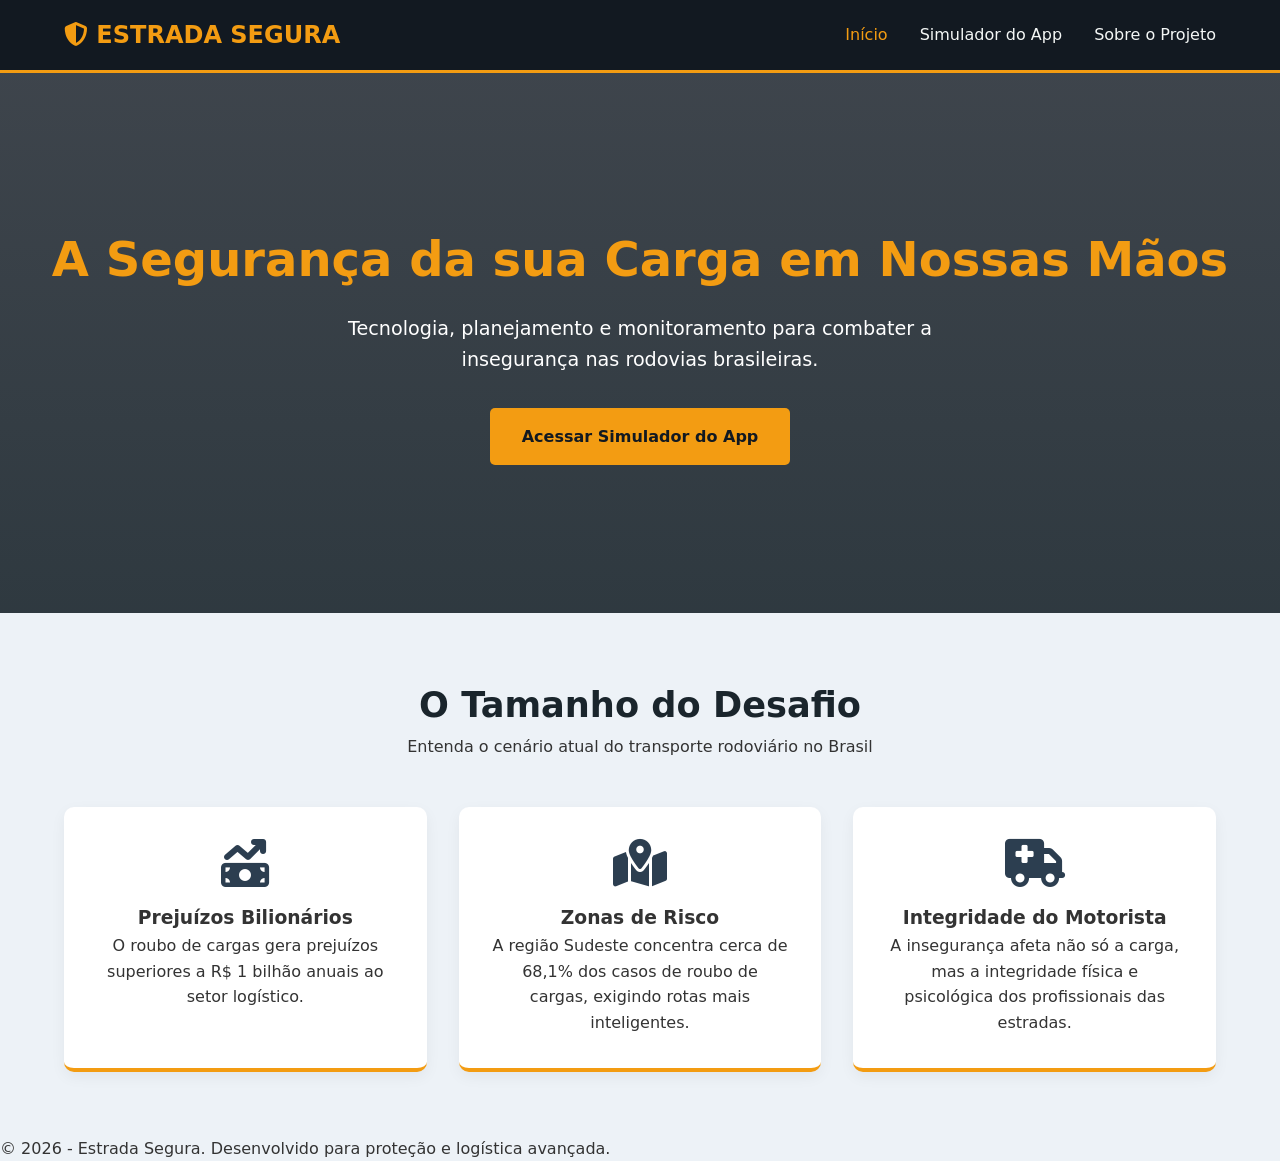
==== index.html @ ddb210fc "Add files via upload" ====
<!DOCTYPE html>
<html lang="pt-BR">
<head>
    <meta charset="UTF-8">
    <meta name="viewport" content="width=device-width, initial-scale=1.0">
    <title>Estrada Segura - Proteção ao Caminhoneiro</title>
    <link rel="stylesheet" href="style.css">
    <link rel="stylesheet" href="https://cdnjs.cloudflare.com/ajax/libs/font-awesome/6.4.0/css/all.min.css">
</head>
<body>
    <nav class="navbar">
        <div class="logo"><i class="fa-solid fa-shield-halved"></i> ESTRADA SEGURA</div>
        <ul class="nav-links">
            <li><a href="index.html" class="active">Início</a></li>
            <li><a href="app.html">Simulador do App</a></li>
            <li><a href="sobre.html">Sobre o Projeto</a></li>
        </ul>
    </nav>

    <header class="hero">
        <div class="hero-content">
            <h1>A Segurança da sua Carga em Nossas Mãos</h1>
            <p>Tecnologia, planejamento e monitoramento para combater a insegurança nas rodovias brasileiras.</p>
            <a href="app.html" class="btn btn-primary">Acessar Simulador do App</a>
        </div>
    </header>

    <section class="container info-section">
        <div class="section-title">
            <h2>O Tamanho do Desafio</h2>
            <p>Entenda o cenário atual do transporte rodoviário no Brasil</p>
        </div>
        <div class="cards-grid">
            <div class="info-card">
                <i class="fa-solid fa-money-bill-trend-up"></i>
                <h3>Prejuízos Bilionários</h3>
                <p>O roubo de cargas gera prejuízos superiores a R$ 1 bilhão anuais ao setor logístico.</p>
            </div>
            <div class="info-card">
                <i class="fa-solid fa-map-location-dot"></i>
                <h3>Zonas de Risco</h3>
                <p>A região Sudeste concentra cerca de 68,1% dos casos de roubo de cargas, exigindo rotas mais inteligentes.</p>
            </div>
            <div class="info-card">
                <i class="fa-solid fa-truck-medical"></i>
                <h3>Integridade do Motorista</h3>
                <p>A insegurança afeta não só a carga, mas a integridade física e psicológica dos profissionais das estradas.</p>
            </div>
        </div>
    </section>

    <footer>
        <p>&copy; 2026 - Estrada Segura. Desenvolvido para proteção e logística avançada.</p>
    </footer>
</body>
</html>
---- style.css ----
/* Variáveis Globais */
:root {
    --primary-dark: #121921;
    --primary: #1A252C;
    --primary-light: #2C3E50;
    --accent: #F39C12;
    --accent-hover: #D68910;
    --danger: #E74C3C;
    --success: #2ECC71;
    --warning: #F1C40F;
    --text-dark: #333;
    --text-light: #F4F7F6;
    --bg-gray: #EDF2F7;
    --card-bg: #FFFFFF;
}

* { margin: 0; padding: 0; box-sizing: border-box; font-family: 'Segoe UI', system-ui, sans-serif; }
body { background-color: var(--bg-gray); color: var(--text-dark); line-height: 1.6; }

/* Navegação */
.navbar {
    background: var(--primary-dark);
    padding: 1rem 5%;
    display: flex;
    justify-content: space-between;
    align-items: center;
    border-bottom: 3px solid var(--accent);
}
.logo { color: var(--accent); font-size: 1.5rem; font-weight: bold; }
.nav-links { list-style: none; display: flex; gap: 2rem; }
.nav-links a { color: var(--text-light); text-decoration: none; font-weight: 500; transition: color 0.3s; }
.nav-links a:hover, .nav-links a.active { color: var(--accent); }

/* Hero Section (Index) */
.hero {
    background: linear-gradient(rgba(18, 25, 33, 0.8), rgba(26, 37, 44, 0.9)), url('https://images.unsplash.com/photo-1601584115197-04ecc0da31d7?auto=format&fit=crop&w=1600&q=80') center/cover;
    height: 60vh;
    display: flex;
    align-items: center;
    justify-content: center;
    text-align: center;
    color: white;
}
.hero-content h1 { font-size: 3rem; color: var(--accent); margin-bottom: 1rem; }
.hero-content p { font-size: 1.2rem; margin-bottom: 2rem; max-width: 700px; margin-left: auto; margin-right: auto; }
.btn { padding: 1rem 2rem; border-radius: 5px; text-decoration: none; font-weight: bold; display: inline-block; transition: 0.3s; cursor: pointer; border: none; }
.btn-primary { background: var(--accent); color: var(--primary-dark); }
.btn-primary:hover { background: var(--accent-hover); color: white; }

/* Container e Cards */
.container { max-width: 1200px; margin: 4rem auto; padding: 0 1.5rem; }
.section-title { text-align: center; margin-bottom: 3rem; }
.section-title h2 { font-size: 2.2rem; color: var(--primary); }
.cards-grid { display: grid; grid-template-columns: repeat(auto-fit, minmax(300px, 1fr)); gap: 2rem; }
.info-card { background: var(--card-bg); padding: 2rem; border-radius: 10px; box-shadow: 0 5px 15px rgba(0,0,0,0.05); text-align: center; border-bottom: 4px solid var(--accent); }
.info-card i { font-size: 3rem; color: var(--primary-light); margin-bottom: 1rem; }

/* Sobre o Projeto */
.page-content { background: var(--card-bg); padding: 3rem; border-radius: 12px; box-shadow: 0 5px 20px rgba(0,0,0,0.05); }
.divider { border: 0; height: 1px; background: #eee; margin: 2rem 0; }
.smart-list li { margin-bottom: 0.5rem; padding-left: 1rem; border-left: 3px solid var(--accent); list-style: none; }
.team-grid { display: grid; grid-template-columns: repeat(auto-fit, minmax(250px, 1fr)); gap: 1rem; margin-top: 1.5rem; }
.team-member { background: var(--primary-light); color: white; padding: 0.8rem; border-radius: 5px; font-size: 0.95rem; }

/* =========================================
   ESTILOS DO APLICATIVO / SIMULADOR 
   ========================================= */
.app-body { height: 100vh; overflow: hidden; background: #0b1014; margin: 0; }
.app-container { display: flex; height: 100%; color: var(--text-light); }

/* Sidebar */
.app-sidebar { width: 260px; background: var(--primary-dark); display: flex; flex-direction: column; border-right: 1px solid #2d3748; }
.app-brand { padding: 1.5rem; font-size: 1.4rem; color: var(--accent); font-weight: bold; border-bottom: 1px solid #2d3748; }
.app-menu { flex-grow: 1; padding: 1rem 0; display: flex; flex-direction: column; }
.menu-btn { background: none; border: none; color: #a0aec0; text-align: left; padding: 1rem 1.5rem; font-size: 1rem; cursor: pointer; transition: 0.2s; border-left: 4px solid transparent; }
.menu-btn:hover, .menu-btn.active { background: rgba(243, 156, 18, 0.1); color: var(--accent); border-left-color: var(--accent); }
.menu-btn i { width: 25px; }
.back-home { padding: 1rem; border-top: 1px solid #2d3748; }
.back-home a { color: #a0aec0; text-decoration: none; display: flex; align-items: center; gap: 10px; }
.back-home a:hover { color: white; }

/* Main Area */
.app-main { flex-grow: 1; display: flex; flex-direction: column; background: #111820; }
.app-topbar { background: var(--primary); padding: 1rem 2rem; display: flex; justify-content: space-between; align-items: center; border-bottom: 1px solid #2d3748; }
.driver-info { display: flex; align-items: center; gap: 15px; }
.driver-info img { width: 50px; border-radius: 50%; border: 2px solid var(--accent); }
.status-badge { padding: 4px 10px; border-radius: 20px; font-size: 0.8rem; margin-top: 5px; display: inline-block; }
.status-ok { background: rgba(46, 204, 113, 0.2); color: var(--success); border: 1px solid var(--success); }
.status-danger { background: rgba(231, 76, 60, 0.2); color: var(--danger); border: 1px solid var(--danger); }
.time-widget { font-family: monospace; font-size: 1.5rem; color: var(--accent); }

/* Dashboard Layout */
.app-content { padding: 2rem; display: flex; gap: 2rem; flex-grow: 1; overflow-y: auto; }
.dashboard-left { flex: 2; display: flex; flex-direction: column; gap: 1.5rem; }
.dashboard-right { flex: 1; display: flex; flex-direction: column; gap: 1.5rem; min-width: 300px; }

/* Widgets */
.widget { background: var(--primary); border-radius: 12px; padding: 1.5rem; border: 1px solid #2d3748; box-shadow: 0 10px 20px rgba(0,0,0,0.2); }
.widget h3 { font-size: 1.1rem; color: #a0aec0; margin-bottom: 1rem; border-bottom: 1px solid #2d3748; padding-bottom: 0.5rem; }

/* Mapa Fictício */
.map-container { height: 250px; background: #2d3748; border-radius: 8px; position: relative; overflow: hidden; background-image: radial-gradient(#4a5568 1px, transparent 1px); background-size: 20px 20px; }
.pulse-marker { position: absolute; width: 15px; height: 15px; background: var(--accent); border-radius: 50%; transform: translate(-50%, -50%); box-shadow: 0 0 0 0 rgba(243, 156, 18, 0.7); animation: pulse 1.5s infinite; }
.safe-point-marker { position: absolute; background: var(--success); color: white; padding: 4px 8px; border-radius: 4px; font-size: 0.7rem; font-weight: bold; display: flex; align-items: center; gap: 5px; }
.hidden { display: none !important; }
@keyframes pulse { 0% { transform: scale(0.95); box-shadow: 0 0 0 0 rgba(243, 156, 18, 0.7); } 70% { transform: scale(1); box-shadow: 0 0 0 15px rgba(243, 156, 18, 0); } 100% { transform: scale(0.95); box-shadow: 0 0 0 0 rgba(243, 156, 18, 0); } }

/* Logs */
#event-logs { list-style: none; max-height: 150px; overflow-y: auto; }
#event-logs li { font-size: 0.9rem; padding: 8px 0; border-bottom: 1px dashed #2d3748; color: #cbd5e0; }
#event-logs li em { color: var(--accent); font-style: normal; font-family: monospace; }

/* Ações */
.route-selector select { width: 100%; padding: 0.8rem; margin-top: 0.5rem; background: #2d3748; color: white; border: 1px solid #4a5568; border-radius: 5px; }
.analysis-box { margin-top: 1rem; padding: 1rem; border-radius: 5px; background: rgba(255,255,255,0.05); font-size: 0.9rem; }

.grid-actions { display: grid; grid-template-columns: 1fr 1fr; gap: 10px; }
.action-btn { background: #2d3748; color: white; border: none; padding: 1rem; border-radius: 8px; cursor: pointer; transition: 0.2s; display: flex; flex-direction: column; align-items: center; gap: 8px; font-size: 0.85rem; }
.action-btn i { font-size: 1.5rem; color: var(--accent); }
.action-btn:hover { background: #4a5568; }

/* Botão SOS */
.sos-container { text-align: center; }
.sos-btn { background: linear-gradient(145deg, #e74c3c, #c0392b); color: white; border: none; width: 150px; height: 150px; border-radius: 50%; font-size: 1.2rem; font-weight: bold; cursor: pointer; display: flex; flex-direction: column; align-items: center; justify-content: center; margin: 0 auto 1rem; box-shadow: 0 10px 25px rgba(231, 76, 60, 0.4), inset 0 -5px 15px rgba(0,0,0,0.2); transition: transform 0.1s; }
.sos-btn:active { transform: scale(0.95); box-shadow: 0 5px 15px rgba(231, 76, 60, 0.4); }
.sos-btn i { font-size: 3rem; margin-bottom: 5px; }
.sos-hint { font-size: 0.8rem; color: #a0aec0; }

/* SOS Overlay Alert */
.sos-overlay { position: fixed; top: 0; left: 0; width: 100%; height: 100%; background: rgba(0,0,0,0.9); z-index: 1000; display: flex; align-items: center; justify-content: center; }
.sos-modal { background: #1a202c; border: 2px solid var(--danger); padding: 3rem; border-radius: 15px; text-align: center; max-width: 500px; box-shadow: 0 0 50px rgba(231, 76, 60, 0.4); }
.sos-modal h2 { color: var(--danger); font-size: 2.5rem; margin: 1rem 0; letter-spacing: 2px; }
.progress-bar { width: 100%; height: 10px; background: #2d3748; border-radius: 5px; margin: 2rem 0; overflow: hidden; }
.progress { width: 0%; height: 100%; background: var(--danger); animation: load 3s forwards; }
.cancel-sos { background: transparent; color: #a0aec0; border: 1px solid #a0aec0; padding: 0.5rem 1rem; border-radius: 5px; cursor: pointer; margin-top: 1rem; }
.cancel-sos:hover { background: #a0aec0; color: #1a202c; }
@keyframes load { to { width: 100%; } }

/* =====================================
   NOVOS ESTILOS DA SIMULAÇÃO INTERATIVA 
   ===================================== */

/* Cores de Status Extras */
.status-warning { background: rgba(241, 196, 15, 0.2); color: #f1c40f; border: 1px solid #f1c40f; }
.status-sleep { background: rgba(52, 152, 219, 0.2); color: #3498db; border: 1px solid #3498db; }

/* Animações de Rota no Mapa */
.map-container { transition: background-color 0.5s ease; }
.map-container.route-safe { background-color: rgba(46, 204, 113, 0.1); }
.map-container.route-warning { background-color: rgba(241, 196, 15, 0.1); }
.map-container.route-danger { background-color: rgba(231, 76, 60, 0.15); }

/* Linha de trajeto para o abrigo */
.escape-route {
    position: absolute;
    top: 35%;
    left: 55%;
    width: 25%;
    height: 15%;
    border-top: 3px dashed var(--success);
    border-right: 3px dashed var(--success);
    border-top-right-radius: 10px;
    animation: drawRoute 2s forwards;
}
@keyframes drawRoute {
    from { clip-path: polygon(0 0, 0 100%, 0 100%, 0 0); }
    to { clip-path: polygon(0 0, 100% 0, 100% 100%, 0 100%); }
}

/* Chat com a Base */
.chat-modal {
    position: fixed;
    bottom: 20px;
    right: 20px;
    width: 320px;
    background: #1a202c;
    border: 1px solid #2d3748;
    border-radius: 10px;
    box-shadow: 0 10px 25px rgba(0,0,0,0.5);
    z-index: 50;
    display: flex;
    flex-direction: column;
}
.chat-header { background: var(--accent); color: var(--primary-dark); padding: 10px 15px; font-weight: bold; display: flex; justify-content: space-between; border-top-left-radius: 10px; border-top-right-radius: 10px; }
.chat-messages { height: 250px; overflow-y: auto; padding: 15px; display: flex; flex-direction: column; gap: 10px; }
.msg { padding: 8px 12px; border-radius: 8px; font-size: 0.85rem; max-width: 85%; }
.base-msg { background: #2d3748; align-self: flex-start; color: white; border-bottom-left-radius: 0; }
.my-msg { background: var(--accent); color: var(--primary-dark); align-self: flex-end; border-bottom-right-radius: 0; font-weight: bold; }
.chat-input-area { display: flex; padding: 10px; border-top: 1px solid #2d3748; }
.chat-input-area input { flex-grow: 1; padding: 8px; border-radius: 5px; border: none; background: #2d3748; color: white; }
.chat-input-area button { background: var(--accent); border: none; padding: 0 15px; margin-left: 5px; border-radius: 5px; cursor: pointer; }

/* Modo Pernoite (Tela Escura) */
.night-mode { background-color: #05080a !important; transition: 1s ease; }
.night-mode .widget { background-color: #0a0f14; border-color: #1a202c; }
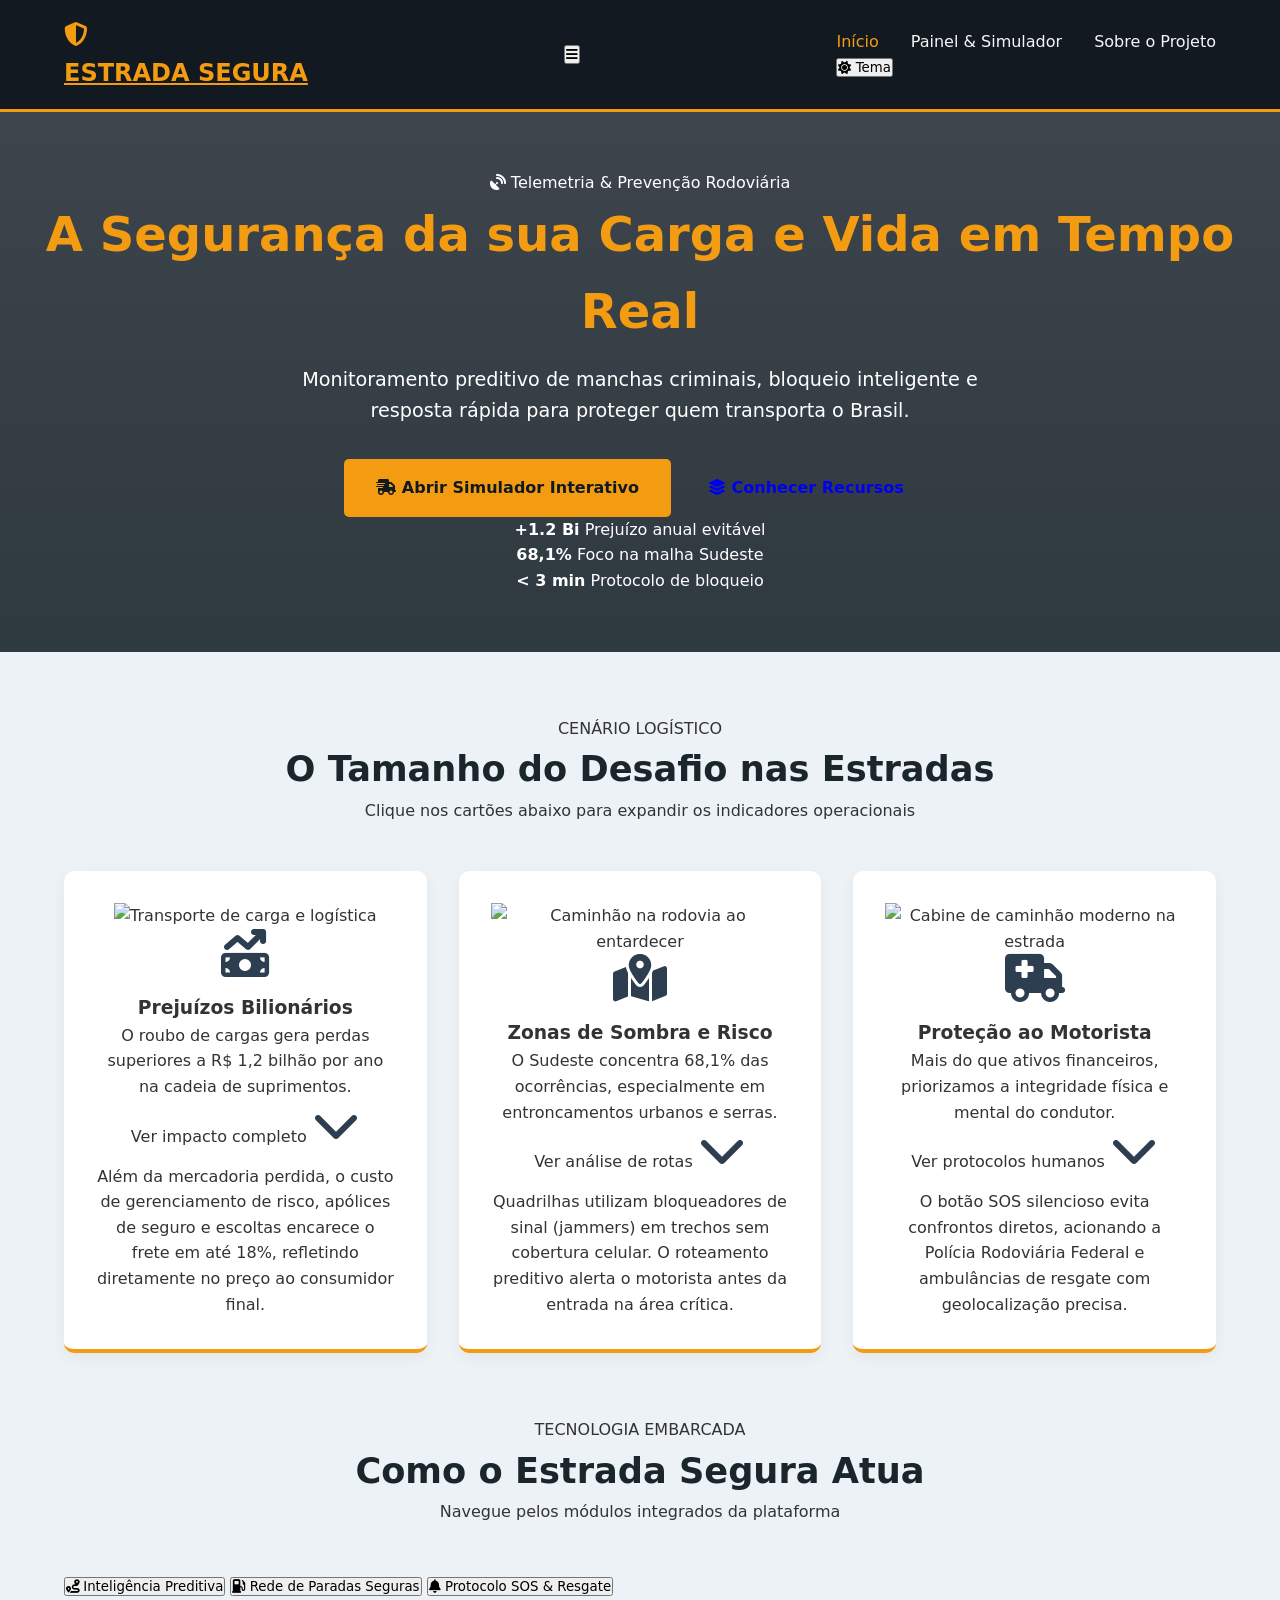
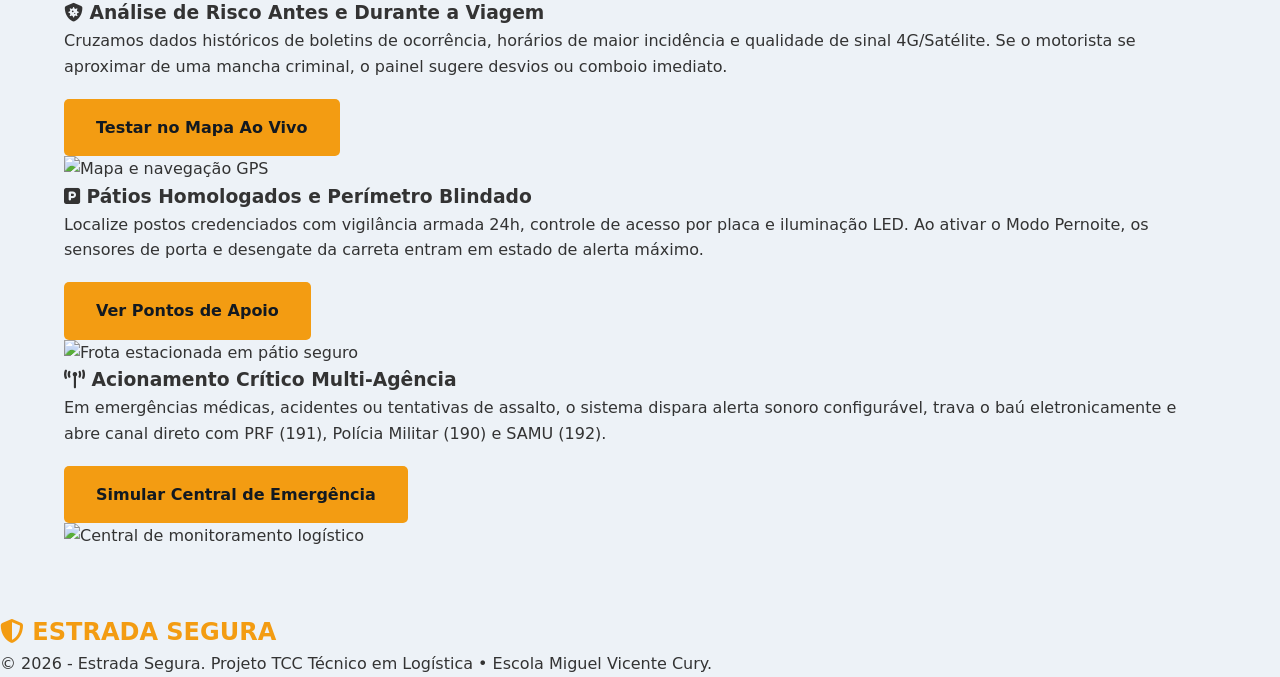
==== commit 389ab5f1: "att" ====
--- a/index.html
+++ b/index.html
@@ -1,56 +1,185 @@
 <!DOCTYPE html>
-<html lang="pt-BR">
+<html lang="pt-BR" data-theme="dark">
 <head>
     <meta charset="UTF-8">
     <meta name="viewport" content="width=device-width, initial-scale=1.0">
-    <title>Estrada Segura - Proteção ao Caminhoneiro</title>
+    <title>Estrada Segura - Inteligência e Proteção Rodoviária</title>
     <link rel="stylesheet" href="style.css">
     <link rel="stylesheet" href="https://cdnjs.cloudflare.com/ajax/libs/font-awesome/6.4.0/css/all.min.css">
 </head>
 <body>
     <nav class="navbar">
-        <div class="logo"><i class="fa-solid fa-shield-halved"></i> ESTRADA SEGURA</div>
-        <ul class="nav-links">
-            <li><a href="index.html" class="active">Início</a></li>
-            <li><a href="app.html">Simulador do App</a></li>
-            <li><a href="sobre.html">Sobre o Projeto</a></li>
-        </ul>
+        <a href="index.html" class="logo">
+            <div class="logo-icon"><i class="fa-solid fa-shield-halved"></i></div>
+            <span>ESTRADA <strong>SEGURA</strong></span>
+        </a>
+
+        <button class="mobile-menu-btn" onclick="toggleMobileNav()" aria-label="Abrir menu">
+            <i class="fa-solid fa-bars"></i>
+        </button>
+
+        <div class="nav-right" id="nav-menu">
+            <ul class="nav-links">
+                <li><a href="index.html" class="active">Início</a></li>
+                <li><a href="app.html">Painel & Simulador</a></li>
+                <li><a href="sobre.html">Sobre o Projeto</a></li>
+            </ul>
+            <button class="theme-toggle-btn" onclick="toggleTheme()" title="Alternar Modo Claro/Escuro">
+                <i class="fa-solid fa-sun" id="theme-icon"></i>
+                <span class="theme-label">Tema</span>
+            </button>
+        </div>
     </nav>
 
     <header class="hero">
+        <div class="hero-overlay"></div>
         <div class="hero-content">
-            <h1>A Segurança da sua Carga em Nossas Mãos</h1>
-            <p>Tecnologia, planejamento e monitoramento para combater a insegurança nas rodovias brasileiras.</p>
-            <a href="app.html" class="btn btn-primary">Acessar Simulador do App</a>
+            <span class="badge-hero"><i class="fa-solid fa-satellite-dish"></i> Telemetria & Prevenção Rodoviária</span>
+            <h1>A Segurança da sua Carga e Vida em Tempo Real</h1>
+            <p>Monitoramento preditivo de manchas criminais, bloqueio inteligente e resposta rápida para proteger quem transporta o Brasil.</p>
+            
+            <div class="hero-actions">
+                <a href="app.html" class="btn btn-primary">
+                    <i class="fa-solid fa-truck-fast"></i> Abrir Simulador Interativo
+                </a>
+                <a href="#como-funciona" class="btn btn-outline">
+                    <i class="fa-solid fa-layer-group"></i> Conhecer Recursos
+                </a>
+            </div>
+
+            <div class="hero-stats">
+                <div class="stat-pill">
+                    <strong>+1.2 Bi</strong>
+                    <span>Prejuízo anual evitável</span>
+                </div>
+                <div class="stat-pill">
+                    <strong>68,1%</strong>
+                    <span>Foco na malha Sudeste</span>
+                </div>
+                <div class="stat-pill">
+                    <strong>&lt; 3 min</strong>
+                    <span>Protocolo de bloqueio</span>
+                </div>
+            </div>
         </div>
     </header>
 
     <section class="container info-section">
         <div class="section-title">
-            <h2>O Tamanho do Desafio</h2>
-            <p>Entenda o cenário atual do transporte rodoviário no Brasil</p>
+            <span class="section-kicker">CENÁRIO LOGÍSTICO</span>
+            <h2>O Tamanho do Desafio nas Estradas</h2>
+            <p>Clique nos cartões abaixo para expandir os indicadores operacionais</p>
         </div>
         <div class="cards-grid">
-            <div class="info-card">
-                <i class="fa-solid fa-money-bill-trend-up"></i>
-                <h3>Prejuízos Bilionários</h3>
-                <p>O roubo de cargas gera prejuízos superiores a R$ 1 bilhão anuais ao setor logístico.</p>
+            <div class="info-card interactive-card" onclick="toggleDetalhes(this)">
+                <div class="card-img-wrap">
+                    <img src="https://images.unsplash.com/photo-1586528116311-ad8dd3c8310d?auto=format&fit=crop&w=800&q=80" alt="Transporte de carga e logística">
+                </div>
+                <div class="card-body">
+                    <div class="card-icon"><i class="fa-solid fa-money-bill-trend-up"></i></div>
+                    <h3>Prejuízos Bilionários</h3>
+                    <p>O roubo de cargas gera perdas superiores a R$ 1,2 bilhão por ano na cadeia de suprimentos.</p>
+                    <span class="card-hint">Ver impacto completo <i class="fa-solid fa-chevron-down"></i></span>
+                    <div class="card-extra">
+                        <p>Além da mercadoria perdida, o custo de gerenciamento de risco, apólices de seguro e escoltas encarece o frete em até 18%, refletindo diretamente no preço ao consumidor final.</p>
+                    </div>
+                </div>
             </div>
-            <div class="info-card">
-                <i class="fa-solid fa-map-location-dot"></i>
-                <h3>Zonas de Risco</h3>
-                <p>A região Sudeste concentra cerca de 68,1% dos casos de roubo de cargas, exigindo rotas mais inteligentes.</p>
+
+            <div class="info-card interactive-card" onclick="toggleDetalhes(this)">
+                <div class="card-img-wrap">
+                    <img src="https://images.unsplash.com/photo-1519003722824-194d4455a60c?auto=format&fit=crop&w=800&q=80" alt="Caminhão na rodovia ao entardecer">
+                </div>
+                <div class="card-body">
+                    <div class="card-icon"><i class="fa-solid fa-map-location-dot"></i></div>
+                    <h3>Zonas de Sombra e Risco</h3>
+                    <p>O Sudeste concentra 68,1% das ocorrências, especialmente em entroncamentos urbanos e serras.</p>
+                    <span class="card-hint">Ver análise de rotas <i class="fa-solid fa-chevron-down"></i></span>
+                    <div class="card-extra">
+                        <p>Quadrilhas utilizam bloqueadores de sinal (jammers) em trechos sem cobertura celular. O roteamento preditivo alerta o motorista antes da entrada na área crítica.</p>
+                    </div>
+                </div>
             </div>
-            <div class="info-card">
-                <i class="fa-solid fa-truck-medical"></i>
-                <h3>Integridade do Motorista</h3>
-                <p>A insegurança afeta não só a carga, mas a integridade física e psicológica dos profissionais das estradas.</p>
+
+            <div class="info-card interactive-card" onclick="toggleDetalhes(this)">
+                <div class="card-img-wrap">
+                    <img src="https://images.unsplash.com/photo-1601584115197-04ecc0da31d7?auto=format&fit=crop&w=800&q=80" alt="Cabine de caminhão moderno na estrada">
+                </div>
+                <div class="card-body">
+                    <div class="card-icon"><i class="fa-solid fa-truck-medical"></i></div>
+                    <h3>Proteção ao Motorista</h3>
+                    <p>Mais do que ativos financeiros, priorizamos a integridade física e mental do condutor.</p>
+                    <span class="card-hint">Ver protocolos humanos <i class="fa-solid fa-chevron-down"></i></span>
+                    <div class="card-extra">
+                        <p>O botão SOS silencioso evita confrontos diretos, acionando a Polícia Rodoviária Federal e ambulâncias de resgate com geolocalização precisa.</p>
+                    </div>
+                </div>
+            </div>
+        </div>
+    </section>
+
+    <section id="como-funciona" class="container solution-section">
+        <div class="section-title">
+            <span class="section-kicker">TECNOLOGIA EMBARCADA</span>
+            <h2>Como o Estrada Segura Atua</h2>
+            <p>Navegue pelos módulos integrados da plataforma</p>
+        </div>
+
+        <div class="interactive-tabs">
+            <div class="tab-controls">
+                <button class="tab-btn active" data-target="tab-rotas">
+                    <i class="fa-solid fa-route"></i> Inteligência Preditiva
+                </button>
+                <button class="tab-btn" data-target="tab-paradas">
+                    <i class="fa-solid fa-gas-pump"></i> Rede de Paradas Seguras
+                </button>
+                <button class="tab-btn" data-target="tab-alerta">
+                    <i class="fa-solid fa-bell"></i> Protocolo SOS & Resgate
+                </button>
+            </div>
+
+            <div class="tab-panel active" id="tab-rotas">
+                <div class="panel-split">
+                    <div class="panel-content">
+                        <h3><i class="fa-solid fa-shield-virus"></i> Análise de Risco Antes e Durante a Viagem</h3>
+                        <p>Cruzamos dados históricos de boletins de ocorrência, horários de maior incidência e qualidade de sinal 4G/Satélite. Se o motorista se aproximar de uma mancha criminal, o painel sugere desvios ou comboio imediato.</p>
+                        <a href="app.html" class="btn btn-primary" style="margin-top: 1.2rem;">Testar no Mapa Ao Vivo</a>
+                    </div>
+                    <img src="https://images.unsplash.com/photo-1524661135-423995f22d0b?auto=format&fit=crop&w=700&q=80" alt="Mapa e navegação GPS" class="panel-img">
+                </div>
+            </div>
+
+            <div class="tab-panel" id="tab-paradas">
+                <div class="panel-split">
+                    <div class="panel-content">
+                        <h3><i class="fa-solid fa-square-parking"></i> Pátios Homologados e Perímetro Blindado</h3>
+                        <p>Localize postos credenciados com vigilância armada 24h, controle de acesso por placa e iluminação LED. Ao ativar o Modo Pernoite, os sensores de porta e desengate da carreta entram em estado de alerta máximo.</p>
+                        <a href="app.html" class="btn btn-primary" style="margin-top: 1.2rem;">Ver Pontos de Apoio</a>
+                    </div>
+                    <img src="https://images.unsplash.com/photo-1565043666747-69f6646db940?auto=format&fit=crop&w=700&q=80" alt="Frota estacionada em pátio seguro" class="panel-img">
+                </div>
+            </div>
+
+            <div class="tab-panel" id="tab-alerta">
+                <div class="panel-split">
+                    <div class="panel-content">
+                        <h3><i class="fa-solid fa-tower-broadcast"></i> Acionamento Crítico Multi-Agência</h3>
+                        <p>Em emergências médicas, acidentes ou tentativas de assalto, o sistema dispara alerta sonoro configurável, trava o baú eletronicamente e abre canal direto com PRF (191), Polícia Militar (190) e SAMU (192).</p>
+                        <a href="app.html" class="btn btn-primary" style="margin-top: 1.2rem;">Simular Central de Emergência</a>
+                    </div>
+                    <img src="https://images.unsplash.com/photo-1581092160562-40aa08e78837?auto=format&fit=crop&w=700&q=80" alt="Central de monitoramento logístico" class="panel-img">
+                </div>
             </div>
         </div>
     </section>
 
     <footer>
-        <p>&copy; 2026 - Estrada Segura. Desenvolvido para proteção e logística avançada.</p>
+        <div class="footer-content">
+            <div class="logo"><i class="fa-solid fa-shield-halved"></i> ESTRADA SEGURA</div>
+            <p>&copy; 2026 - Estrada Segura. Projeto TCC Técnico em Logística • Escola Miguel Vicente Cury.</p>
+        </div>
     </footer>
+
+    <script src="main.js"></script>
 </body>
-</html>+</html>
